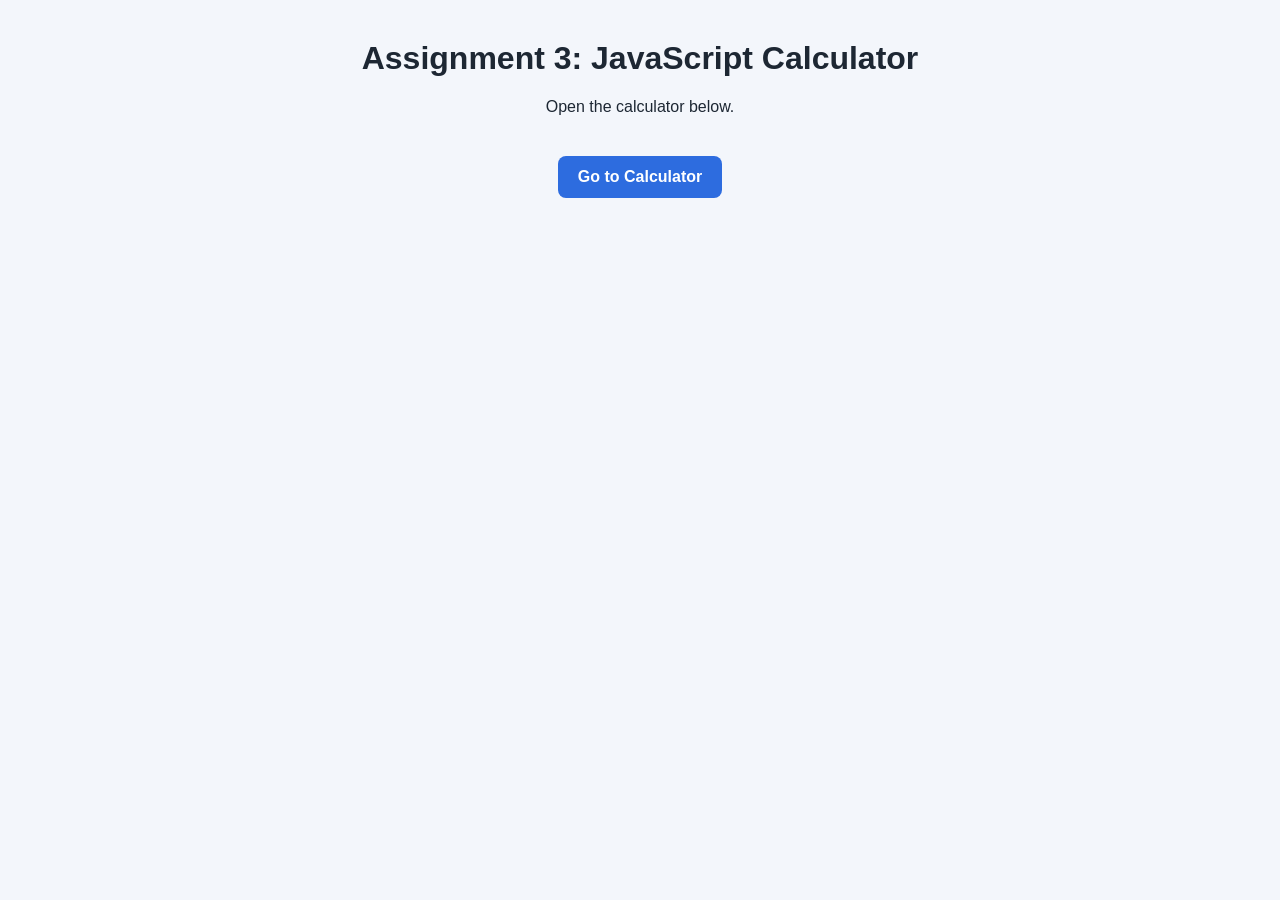
==== index.html @ ef6d94ad "Initial calculator assignment" ====
<!DOCTYPE html>
<html lang="en">
  <head>
    <meta charset="UTF-8" />
    <meta name="viewport" content="width=device-width, initial-scale=1.0" />
    <title>Calculator Assignment</title>
    <style>
      body {
        font-family: Arial, sans-serif;
        background: #f3f6fb;
        color: #1d2733;
        margin: 40px;
        text-align: center;
      }

      a {
        display: inline-block;
        margin-top: 24px;
        padding: 12px 20px;
        background: #2d6cdf;
        color: white;
        text-decoration: none;
        border-radius: 8px;
        font-weight: bold;
      }

      a:hover {
        background: #1f4eb3;
      }
    </style>
  </head>
  <body>
    <h1>Assignment 3: JavaScript Calculator</h1>
    <p>Open the calculator below.</p>
    <a href="calculator.html">Go to Calculator</a>
  </body>
</html>
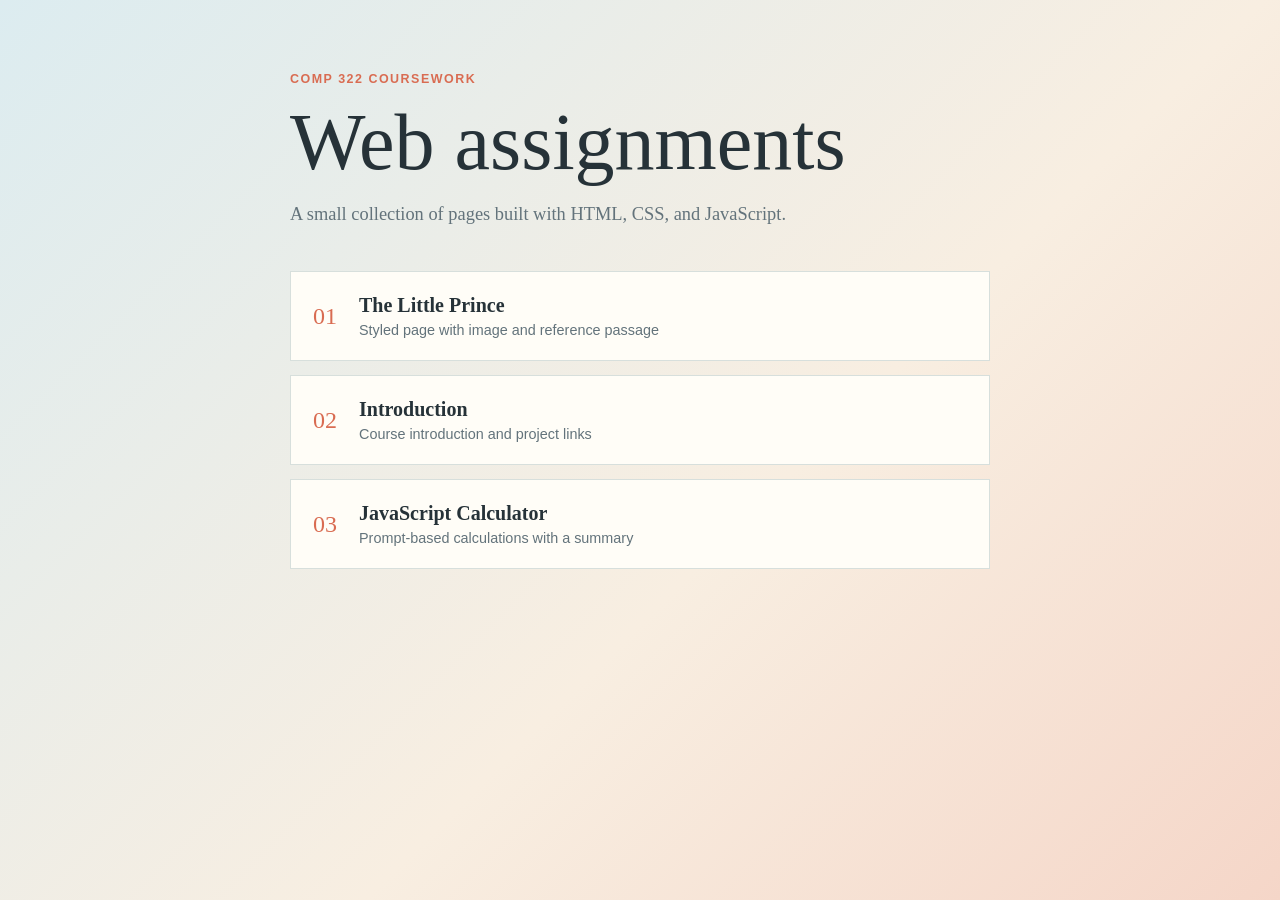
==== commit d94103b2: "Complete Assignment 2 website" ====
--- a/index.html
+++ b/index.html
@@ -3,35 +3,37 @@
   <head>
     <meta charset="UTF-8" />
     <meta name="viewport" content="width=device-width, initial-scale=1.0" />
-    <title>Calculator Assignment</title>
-    <style>
-      body {
-        font-family: Arial, sans-serif;
-        background: #f3f6fb;
-        color: #1d2733;
-        margin: 40px;
-        text-align: center;
-      }
-
-      a {
-        display: inline-block;
-        margin-top: 24px;
-        padding: 12px 20px;
-        background: #2d6cdf;
-        color: white;
-        text-decoration: none;
-        border-radius: 8px;
-        font-weight: bold;
-      }
-
-      a:hover {
-        background: #1f4eb3;
-      }
-    </style>
+    <title>COMP 322 Assignments</title>
+    <link rel="stylesheet" href="style.css" />
   </head>
   <body>
-    <h1>Assignment 3: JavaScript Calculator</h1>
-    <p>Open the calculator below.</p>
-    <a href="calculator.html">Go to Calculator</a>
+    <main class="landing-page">
+      <p class="eyebrow">COMP 322 coursework</p>
+      <h1>Web assignments</h1>
+      <p class="intro">A small collection of pages built with HTML, CSS, and JavaScript.</p>
+      <nav class="assignment-links" aria-label="Assignment pages">
+        <a class="link-card" href="little_prince.html">
+          <span class="link-card__number">01</span>
+          <span>
+            <strong>The Little Prince</strong>
+            <small>Styled page with image and reference passage</small>
+          </span>
+        </a>
+        <a class="link-card" href="introduction.html">
+          <span class="link-card__number">02</span>
+          <span>
+            <strong>Introduction</strong>
+            <small>Course introduction and project links</small>
+          </span>
+        </a>
+        <a class="link-card" href="calculator.html">
+          <span class="link-card__number">03</span>
+          <span>
+            <strong>JavaScript Calculator</strong>
+            <small>Prompt-based calculations with a summary</small>
+          </span>
+        </a>
+      </nav>
+    </main>
   </body>
 </html>
--- a/style.css
+++ b/style.css
@@ -0,0 +1,72 @@
+:root {
+  --ink: #263238;
+  --muted: #63737b;
+  --paper: #fffdf7;
+  --sky: #dcecf0;
+  --coral: #d96c52;
+  --line: #d7dfdc;
+}
+
+* { box-sizing: border-box; }
+
+body {
+  margin: 0;
+  min-height: 100vh;
+  color: var(--ink);
+  background: linear-gradient(135deg, var(--sky), #f8eee1 58%, #f5d6c8);
+  font-family: Georgia, "Times New Roman", serif;
+}
+
+.landing-page, .calculator-page, .prince-page {
+  width: min(920px, calc(100% - 40px));
+  margin: 0 auto;
+  padding: 72px 0;
+}
+
+.landing-page { max-width: 700px; }
+
+.eyebrow {
+  margin: 0 0 16px;
+  color: var(--coral);
+  font: 700 0.78rem/1.2 Arial, sans-serif;
+  letter-spacing: 0.12em;
+  text-transform: uppercase;
+}
+
+h1, h2 { font-weight: 400; }
+h1 { margin: 0; font-size: clamp(2.6rem, 7vw, 5rem); line-height: 0.98; }
+h2 { margin: 42px 0 14px; font-size: 2rem; }
+.intro { max-width: 620px; color: var(--muted); font-size: 1.15rem; line-height: 1.6; }
+
+.assignment-links { display: grid; gap: 14px; margin-top: 42px; }
+.link-card { display: flex; align-items: center; gap: 22px; padding: 22px; color: var(--ink); background: var(--paper); border: 1px solid var(--line); text-decoration: none; }
+.link-card:hover { border-color: var(--coral); transform: translateX(5px); }
+.link-card__number { color: var(--coral); font-size: 1.5rem; }
+.link-card strong, .link-card small { display: block; }
+.link-card strong { font-size: 1.25rem; }
+.link-card small { margin-top: 5px; color: var(--muted); font: 0.9rem Arial, sans-serif; }
+
+.back-link { color: var(--coral); font: 0.9rem Arial, sans-serif; text-decoration: none; }
+.primary-button { margin-top: 20px; padding: 13px 22px; color: white; background: var(--coral); border: 0; cursor: pointer; font: 700 0.95rem Arial, sans-serif; }
+.primary-button:hover { background: #b9533d; }
+
+table { width: 100%; border-collapse: collapse; background: var(--paper); font: 0.95rem Arial, sans-serif; }
+th, td { padding: 13px 14px; border: 1px solid var(--line); text-align: center; }
+th { color: white; background: var(--ink); font-weight: 600; }
+tbody tr:nth-child(even) { background: #f7f3eb; }
+.error { color: #a73729; font-weight: 700; }
+
+.prince-page { max-width: 820px; }
+.prince-hero { display: grid; grid-template-columns: minmax(220px, 0.8fr) 1.2fr; gap: 48px; align-items: center; margin-top: 28px; }
+.prince-hero img { width: 100%; max-width: 310px; border: 12px solid var(--paper); box-shadow: 14px 14px 0 rgba(38, 50, 56, 0.14); }
+.prince-hero h1 { font-size: clamp(3rem, 7vw, 5.8rem); }
+.passage { max-width: 680px; margin-top: 72px; padding: 32px 0 0 28px; border-left: 4px solid var(--coral); }
+.passage p { margin: 0 0 17px; font-size: 1.12rem; line-height: 1.75; }
+.source { color: var(--muted); font: 0.82rem Arial, sans-serif; }
+
+@media (max-width: 650px) {
+  .landing-page, .calculator-page, .prince-page { padding: 42px 0; }
+  .prince-hero { grid-template-columns: 1fr; gap: 30px; }
+  .prince-hero img { max-width: 240px; }
+  table { display: block; overflow-x: auto; white-space: nowrap; }
+}
